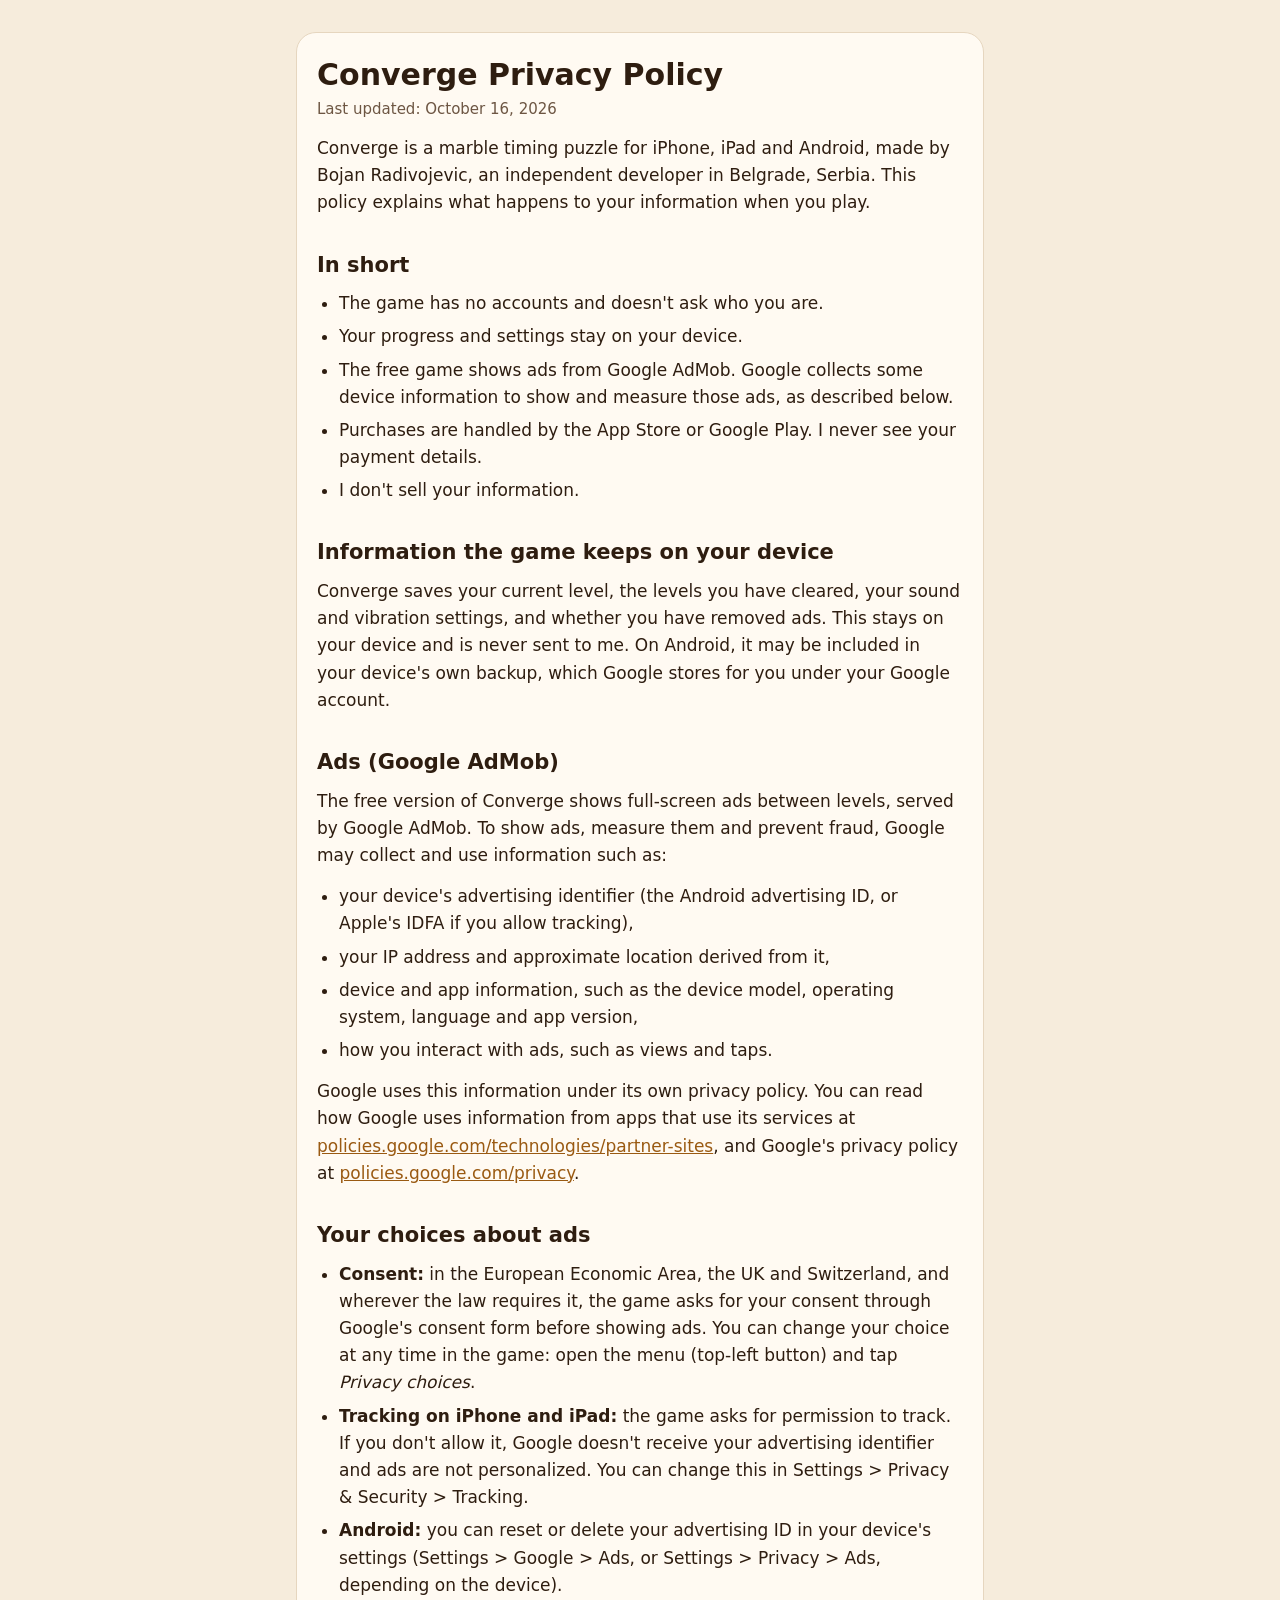
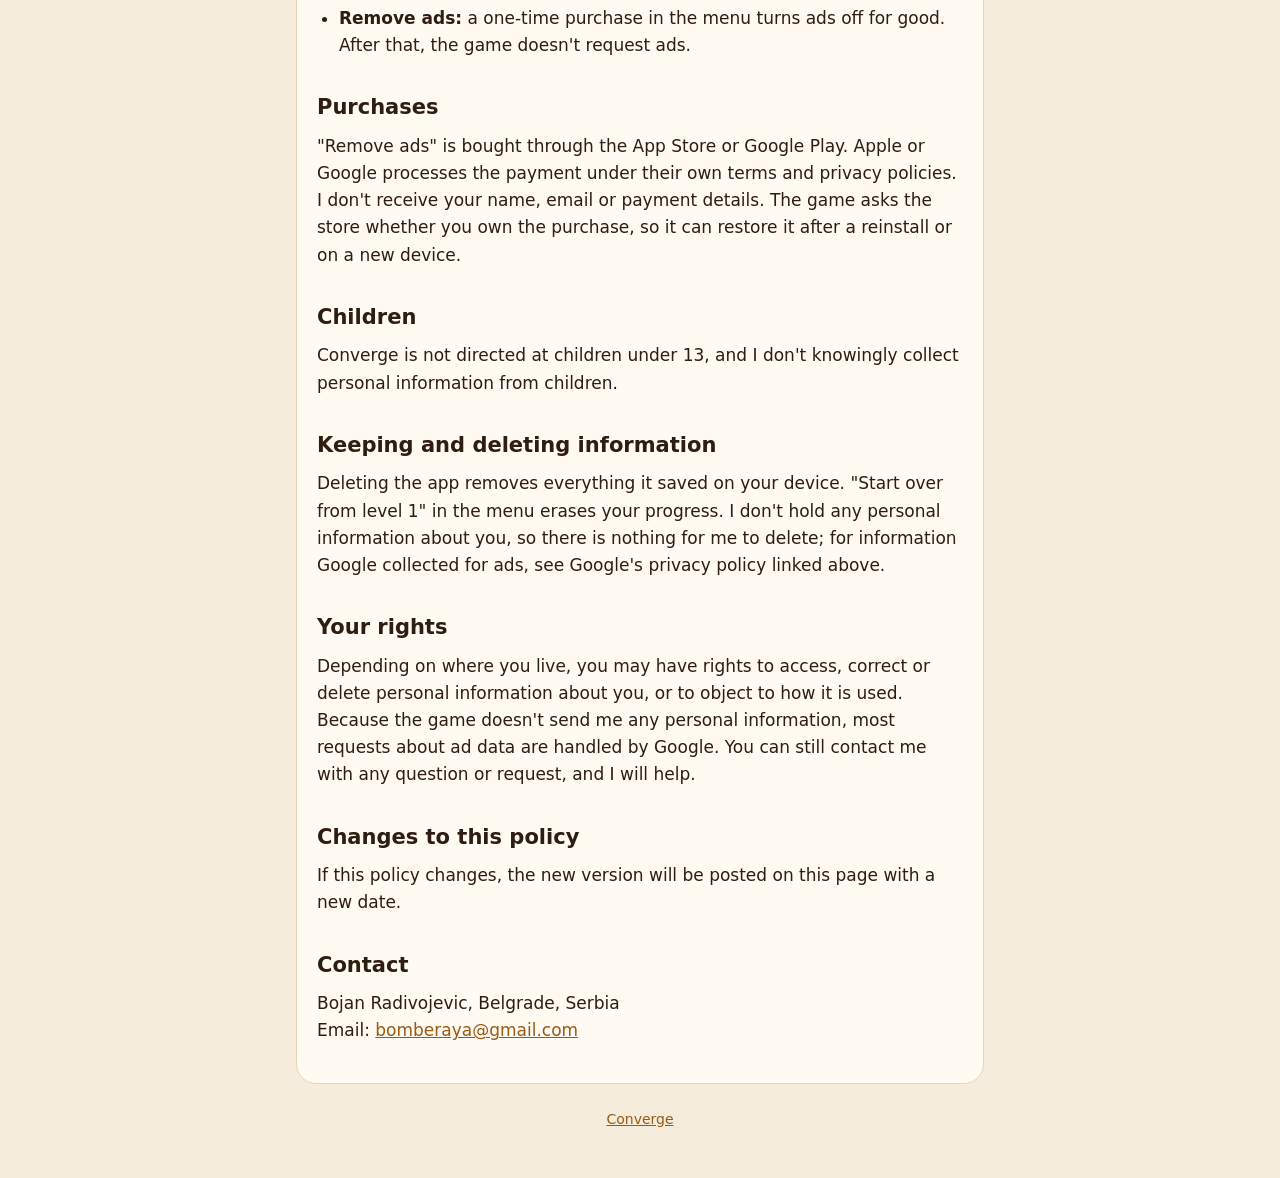
==== converge/privacy/index.html @ 5af61fed "Converge: support page, privacy policy; app-ads.txt" ====
<!doctype html>
<html lang="en">
<head>
<meta charset="utf-8">
<meta name="viewport" content="width=device-width, initial-scale=1">
<title>Converge Privacy Policy</title>
<meta name="description" content="Privacy policy for Converge, a marble timing puzzle for iOS and Android.">
<link rel="stylesheet" href="../../site.css">
</head>
<body>
<main>
<div class="card">
<h1>Converge Privacy Policy</h1>
<p class="muted">Last updated: October 16, 2026</p>

<p>Converge is a marble timing puzzle for iPhone, iPad and Android, made by Bojan Radivojevic, an independent developer in Belgrade, Serbia. This policy explains what happens to your information when you play.</p>

<h2>In short</h2>
<ul>
<li>The game has no accounts and doesn't ask who you are.</li>
<li>Your progress and settings stay on your device.</li>
<li>The free game shows ads from Google AdMob. Google collects some device information to show and measure those ads, as described below.</li>
<li>Purchases are handled by the App Store or Google Play. I never see your payment details.</li>
<li>I don't sell your information.</li>
</ul>

<h2>Information the game keeps on your device</h2>
<p>Converge saves your current level, the levels you have cleared, your sound and vibration settings, and whether you have removed ads. This stays on your device and is never sent to me. On Android, it may be included in your device's own backup, which Google stores for you under your Google account.</p>

<h2>Ads (Google AdMob)</h2>
<p>The free version of Converge shows full-screen ads between levels, served by Google AdMob. To show ads, measure them and prevent fraud, Google may collect and use information such as:</p>
<ul>
<li>your device's advertising identifier (the Android advertising ID, or Apple's IDFA if you allow tracking),</li>
<li>your IP address and approximate location derived from it,</li>
<li>device and app information, such as the device model, operating system, language and app version,</li>
<li>how you interact with ads, such as views and taps.</li>
</ul>
<p>Google uses this information under its own privacy policy. You can read how Google uses information from apps that use its services at <a href="https://policies.google.com/technologies/partner-sites">policies.google.com/technologies/partner-sites</a>, and Google's privacy policy at <a href="https://policies.google.com/privacy">policies.google.com/privacy</a>.</p>

<h2>Your choices about ads</h2>
<ul>
<li><strong>Consent:</strong> in the European Economic Area, the UK and Switzerland, and wherever the law requires it, the game asks for your consent through Google's consent form before showing ads. You can change your choice at any time in the game: open the menu (top-left button) and tap <em>Privacy choices</em>.</li>
<li><strong>Tracking on iPhone and iPad:</strong> the game asks for permission to track. If you don't allow it, Google doesn't receive your advertising identifier and ads are not personalized. You can change this in Settings &gt; Privacy &amp; Security &gt; Tracking.</li>
<li><strong>Android:</strong> you can reset or delete your advertising ID in your device's settings (Settings &gt; Google &gt; Ads, or Settings &gt; Privacy &gt; Ads, depending on the device).</li>
<li><strong>Remove ads:</strong> a one-time purchase in the menu turns ads off for good. After that, the game doesn't request ads.</li>
</ul>

<h2>Purchases</h2>
<p>"Remove ads" is bought through the App Store or Google Play. Apple or Google processes the payment under their own terms and privacy policies. I don't receive your name, email or payment details. The game asks the store whether you own the purchase, so it can restore it after a reinstall or on a new device.</p>

<h2>Children</h2>
<p>Converge is not directed at children under 13, and I don't knowingly collect personal information from children.</p>

<h2>Keeping and deleting information</h2>
<p>Deleting the app removes everything it saved on your device. "Start over from level 1" in the menu erases your progress. I don't hold any personal information about you, so there is nothing for me to delete; for information Google collected for ads, see Google's privacy policy linked above.</p>

<h2>Your rights</h2>
<p>Depending on where you live, you may have rights to access, correct or delete personal information about you, or to object to how it is used. Because the game doesn't send me any personal information, most requests about ad data are handled by Google. You can still contact me with any question or request, and I will help.</p>

<h2>Changes to this policy</h2>
<p>If this policy changes, the new version will be posted on this page with a new date.</p>

<h2>Contact</h2>
<p>Bojan Radivojevic, Belgrade, Serbia<br>
Email: <a href="mailto:bomberaya@gmail.com">bomberaya@gmail.com</a></p>
</div>
<footer><a href="../">Converge</a></footer>
</main>
</body>
</html>
---- site.css ----
/* Shared look for the app pages: warm wood, cream text card, easy to read on a phone. */
:root {
  color-scheme: light dark;
  --bg: #f6ecdc;
  --card: #fffaf2;
  --text: #2e1d10;
  --muted: #6d5643;
  --line: #e6d6bf;
  --link: #9a5a12;
  --font: system-ui, -apple-system, "Segoe UI", Roboto, sans-serif;
}
@media (prefers-color-scheme: dark) {
  :root {
    --bg: #2b1a10;
    --card: #3a2618;
    --text: #fbf3e8;
    --muted: #d8c5b0;
    --line: #4d3424;
    --link: #ffd23f;
  }
}
* { box-sizing: border-box; }
body {
  margin: 0; background: var(--bg); color: var(--text);
  font: 17px/1.6 var(--font);
}
main {
  max-width: 720px; margin: 0 auto; padding: 32px 16px 48px;
}
.card {
  background: var(--card); border: 1px solid var(--line); border-radius: 20px;
  padding: 24px 20px;
}
h1 { font-size: 30px; line-height: 1.2; margin: 0 0 4px; }
h2 { font-size: 21px; margin: 32px 0 8px; }
p, ul { margin: 0 0 14px; }
ul { padding-left: 22px; }
li { margin-bottom: 6px; }
a { color: var(--link); }
.muted { color: var(--muted); font-size: 15px; }
.app { display: flex; gap: 16px; align-items: center; margin-bottom: 16px; }
.app img { width: 72px; height: 72px; border-radius: 16px; flex: none; }
footer { margin-top: 24px; text-align: center; color: var(--muted); font-size: 14px; }
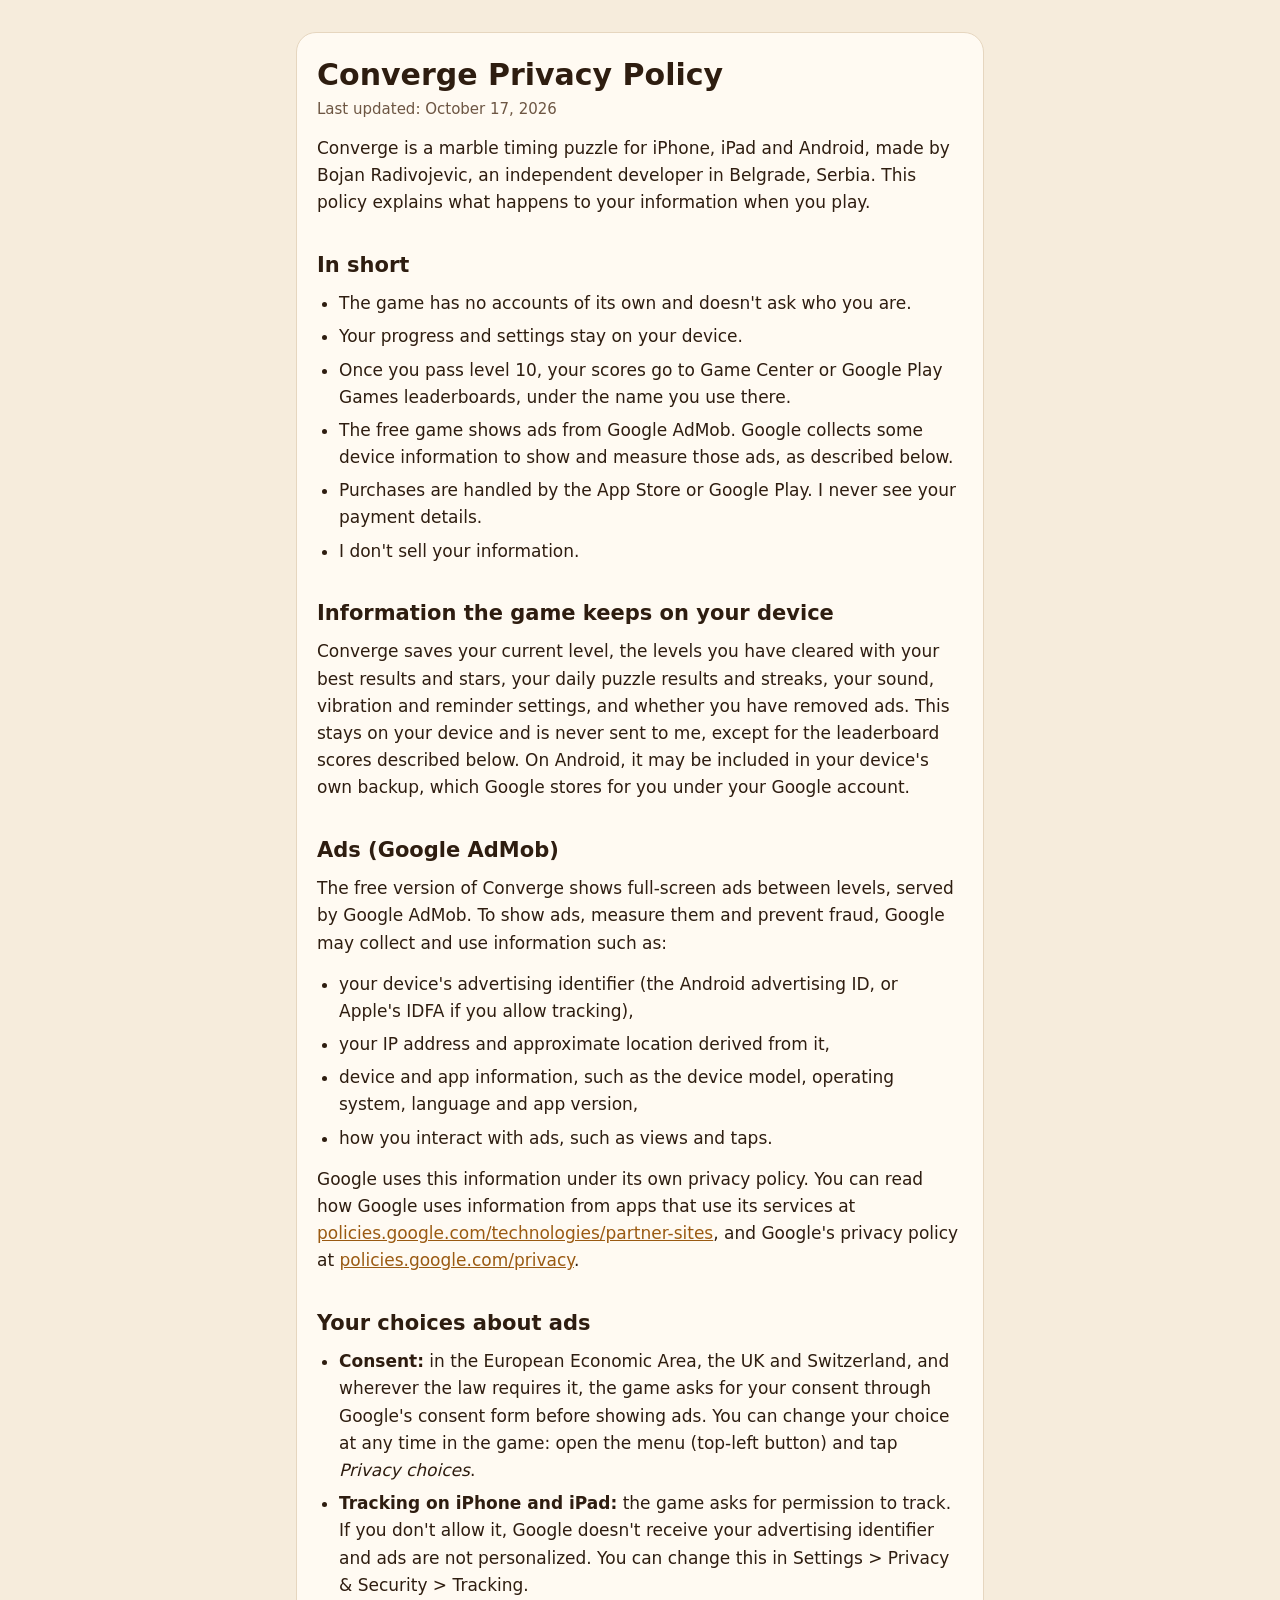
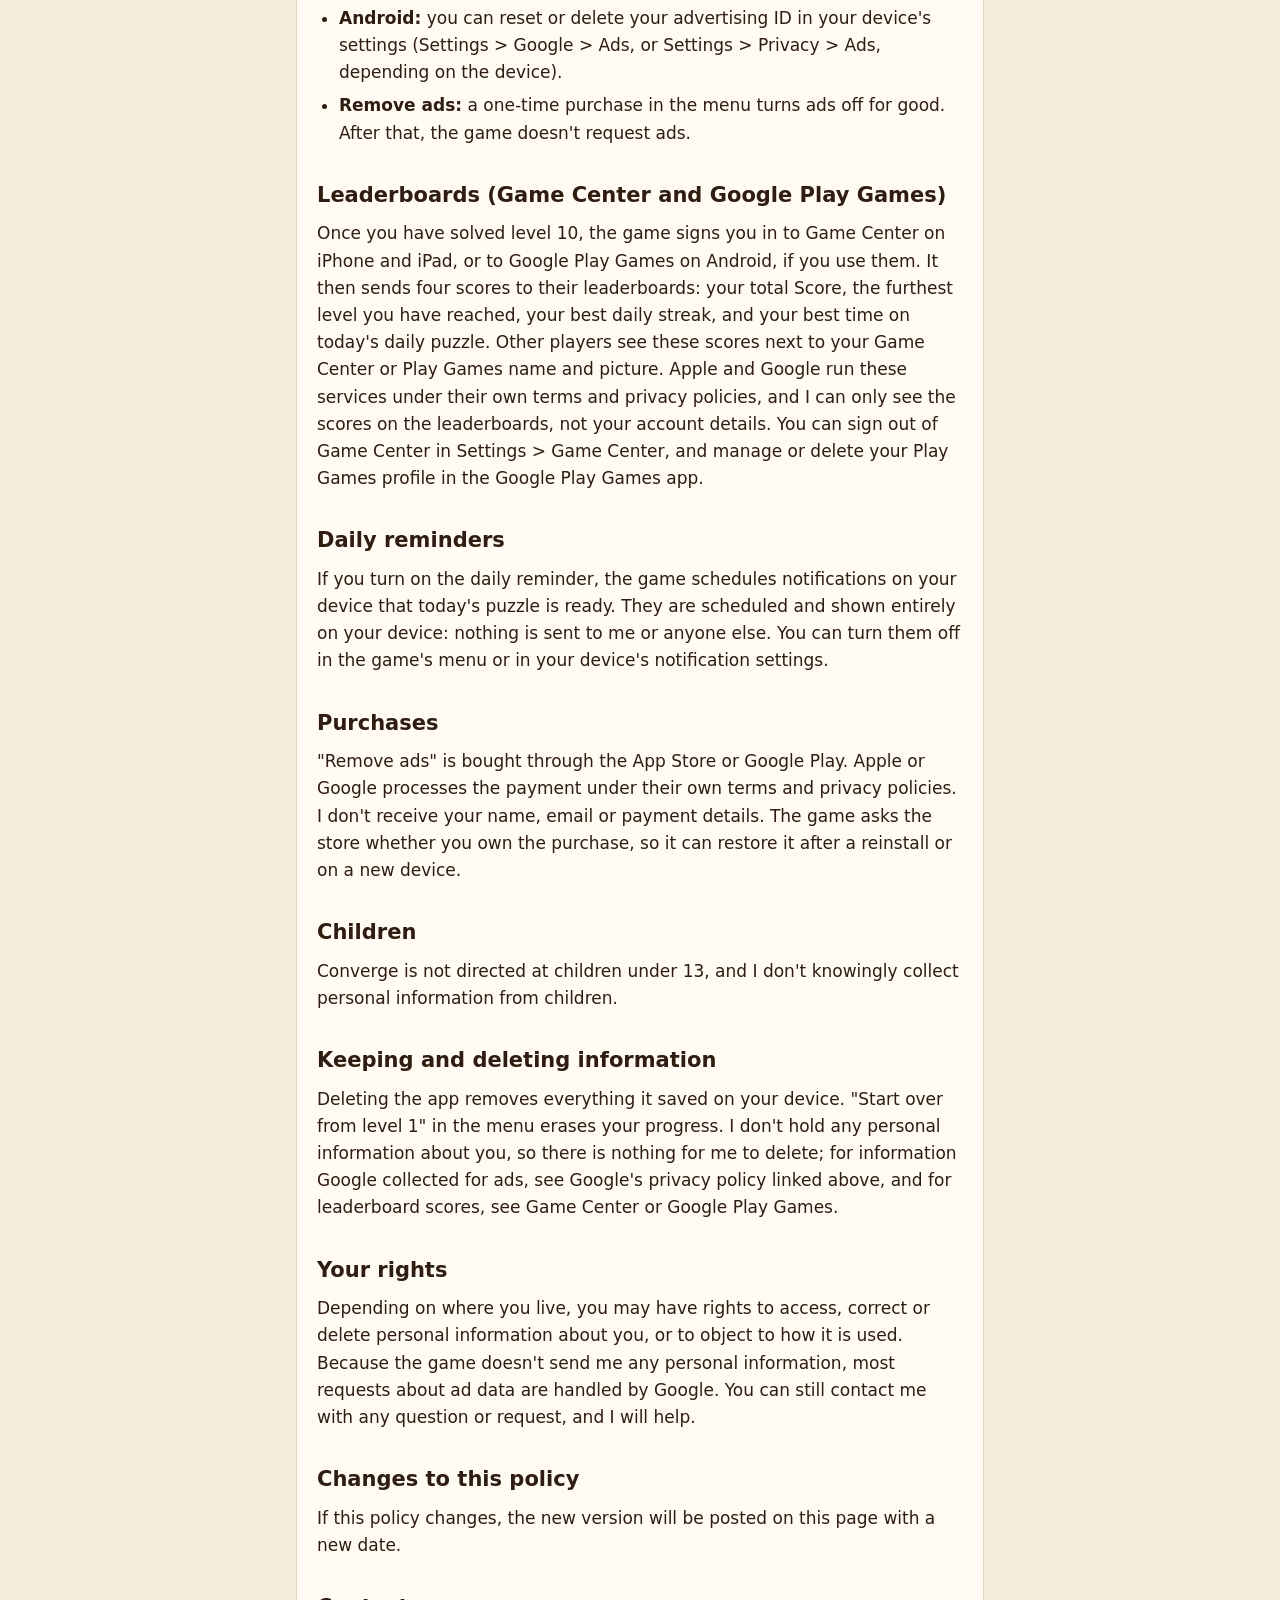
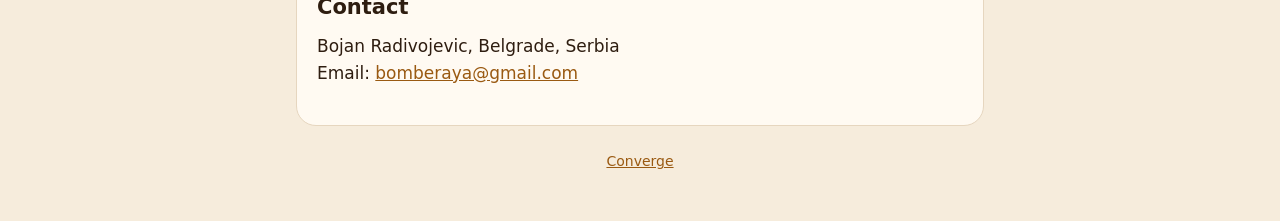
==== commit 638b1abb: "Converge privacy policy: leaderboards and daily reminders (1.1) Co-Authored-By: Claude Opus 5.5 <nor" ====
--- a/converge/privacy/index.html
+++ b/converge/privacy/index.html
@@ -11,21 +11,22 @@
 <main>
 <div class="card">
 <h1>Converge Privacy Policy</h1>
-<p class="muted">Last updated: October 16, 2026</p>
+<p class="muted">Last updated: October 17, 2026</p>
 
 <p>Converge is a marble timing puzzle for iPhone, iPad and Android, made by Bojan Radivojevic, an independent developer in Belgrade, Serbia. This policy explains what happens to your information when you play.</p>
 
 <h2>In short</h2>
 <ul>
-<li>The game has no accounts and doesn't ask who you are.</li>
+<li>The game has no accounts of its own and doesn't ask who you are.</li>
 <li>Your progress and settings stay on your device.</li>
+<li>Once you pass level 10, your scores go to Game Center or Google Play Games leaderboards, under the name you use there.</li>
 <li>The free game shows ads from Google AdMob. Google collects some device information to show and measure those ads, as described below.</li>
 <li>Purchases are handled by the App Store or Google Play. I never see your payment details.</li>
 <li>I don't sell your information.</li>
 </ul>
 
 <h2>Information the game keeps on your device</h2>
-<p>Converge saves your current level, the levels you have cleared, your sound and vibration settings, and whether you have removed ads. This stays on your device and is never sent to me. On Android, it may be included in your device's own backup, which Google stores for you under your Google account.</p>
+<p>Converge saves your current level, the levels you have cleared with your best results and stars, your daily puzzle results and streaks, your sound, vibration and reminder settings, and whether you have removed ads. This stays on your device and is never sent to me, except for the leaderboard scores described below. On Android, it may be included in your device's own backup, which Google stores for you under your Google account.</p>
 
 <h2>Ads (Google AdMob)</h2>
 <p>The free version of Converge shows full-screen ads between levels, served by Google AdMob. To show ads, measure them and prevent fraud, Google may collect and use information such as:</p>
@@ -45,6 +46,12 @@
 <li><strong>Remove ads:</strong> a one-time purchase in the menu turns ads off for good. After that, the game doesn't request ads.</li>
 </ul>
 
+<h2>Leaderboards (Game Center and Google Play Games)</h2>
+<p>Once you have solved level 10, the game signs you in to Game Center on iPhone and iPad, or to Google Play Games on Android, if you use them. It then sends four scores to their leaderboards: your total Score, the furthest level you have reached, your best daily streak, and your best time on today's daily puzzle. Other players see these scores next to your Game Center or Play Games name and picture. Apple and Google run these services under their own terms and privacy policies, and I can only see the scores on the leaderboards, not your account details. You can sign out of Game Center in Settings &gt; Game Center, and manage or delete your Play Games profile in the Google Play Games app.</p>
+
+<h2>Daily reminders</h2>
+<p>If you turn on the daily reminder, the game schedules notifications on your device that today's puzzle is ready. They are scheduled and shown entirely on your device: nothing is sent to me or anyone else. You can turn them off in the game's menu or in your device's notification settings.</p>
+
 <h2>Purchases</h2>
 <p>"Remove ads" is bought through the App Store or Google Play. Apple or Google processes the payment under their own terms and privacy policies. I don't receive your name, email or payment details. The game asks the store whether you own the purchase, so it can restore it after a reinstall or on a new device.</p>
 
@@ -52,7 +59,7 @@
 <p>Converge is not directed at children under 13, and I don't knowingly collect personal information from children.</p>
 
 <h2>Keeping and deleting information</h2>
-<p>Deleting the app removes everything it saved on your device. "Start over from level 1" in the menu erases your progress. I don't hold any personal information about you, so there is nothing for me to delete; for information Google collected for ads, see Google's privacy policy linked above.</p>
+<p>Deleting the app removes everything it saved on your device. "Start over from level 1" in the menu erases your progress. I don't hold any personal information about you, so there is nothing for me to delete; for information Google collected for ads, see Google's privacy policy linked above, and for leaderboard scores, see Game Center or Google Play Games.</p>
 
 <h2>Your rights</h2>
 <p>Depending on where you live, you may have rights to access, correct or delete personal information about you, or to object to how it is used. Because the game doesn't send me any personal information, most requests about ad data are handled by Google. You can still contact me with any question or request, and I will help.</p>
--- a/site.css
+++ b/site.css
@@ -40,4 +40,10 @@
 .muted { color: var(--muted); font-size: 15px; }
 .app { display: flex; gap: 16px; align-items: center; margin-bottom: 16px; }
 .app img { width: 72px; height: 72px; border-radius: 16px; flex: none; }
+/* Official store badges. Google's image has padding built in, so it is drawn
+   taller to match the visible height of Apple's 40px badge. */
+.stores { display: flex; flex-wrap: wrap; align-items: center; gap: 4px 12px; margin: 0 0 18px; }
+.stores a { display: block; line-height: 0; }
+.badge-play { height: 60px; margin: 0 -9px; }
+.badge-apple { height: 40px; }
 footer { margin-top: 24px; text-align: center; color: var(--muted); font-size: 14px; }
